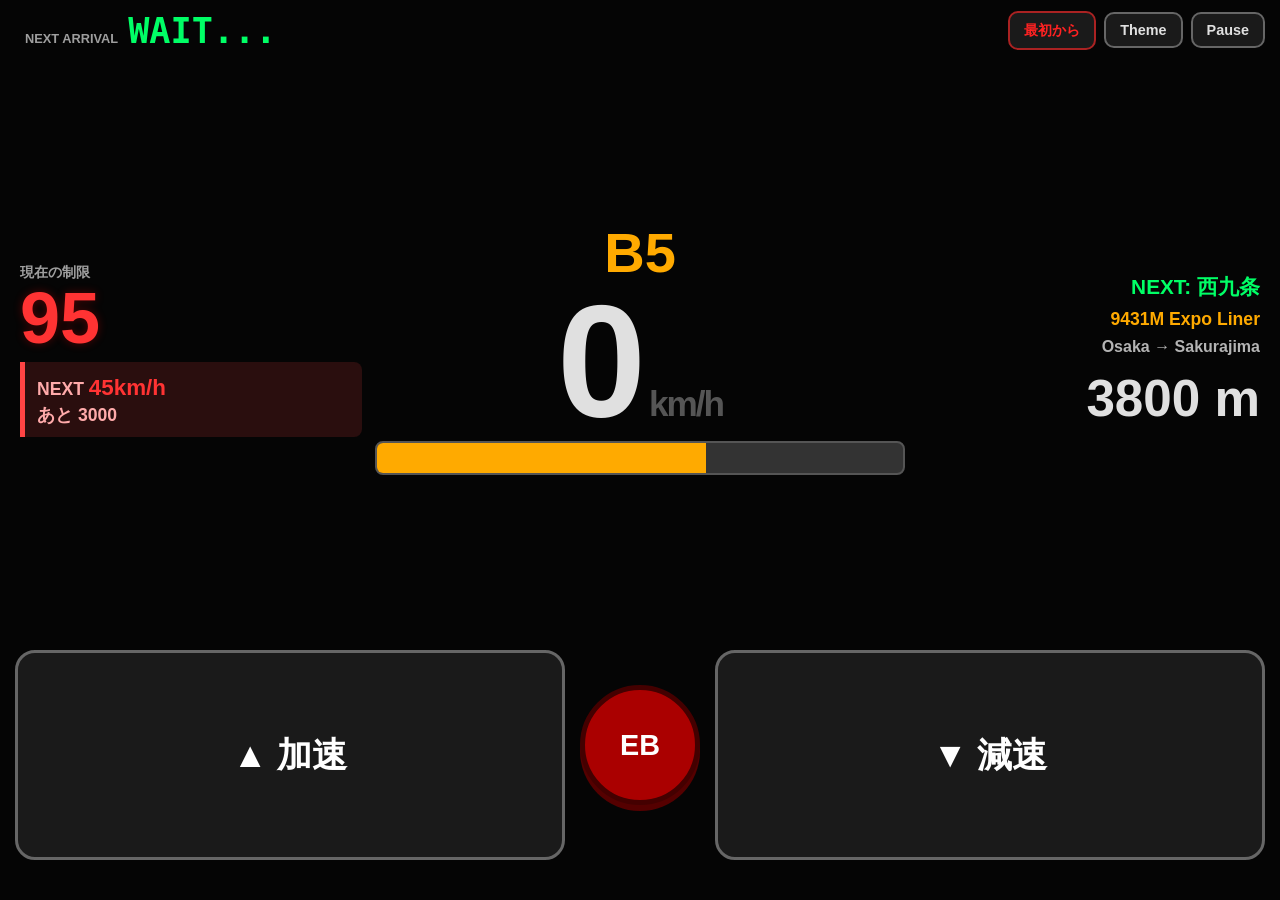
==== index.html @ 72bc3584 "Update index.html" ====
<!DOCTYPE html>
<html lang="ja">
<head>
    <meta charset="UTF-8">
    <meta name="viewport" content="width=device-width, initial-scale=1.0, maximum-scale=1.0, user-scalable=no, viewport-fit=cover">
    <title>Train Simulator Pro 2.52</title>
    <link rel="stylesheet" href="style.css">
</head>
<body ontouchstart="">
    <div class="header-area">
        <div style="margin-right: auto; display: flex; align-items: baseline; gap: 10px; padding-left: 10px;">
            <span style="font-size: 0.8rem; font-weight: bold; opacity: 0.7;">NEXT ARRIVAL</span>
            <div id="clock" style="font-family: monospace; font-size: 2.2rem; font-weight: bold; color: var(--accel-color);">WAIT...</div>
        </div>
        <button class="util-btn" style="color:#ff2222; border-color:#a22;" onpointerdown="resetGame()">最初から</button>
        <button class="util-btn" onpointerdown="toggleTheme()">Theme</button>
        <button id="pause-btn" class="util-btn" onpointerdown="togglePause()">Pause</button>
    </div>
    <div class="display-container">
        <div class="limit-area">
            <div class="limit-main">
                <span style="font-size:0.9rem; font-weight: bold; opacity: 0.7;">現在の制限</span>
                <span id="limit" class="limit-speed">--</span>
            </div>
            <div id="next-limit-box" class="limit-next">
                NEXT <span id="next-limit-val">--</span><br>
                あと <span id="next-limit-dist">--</span>
            </div>
        </div>
        <div class="center-dash">
            <div id="notch-text">N</div>
            <div class="main-speed"><span id="speed">0</span><span class="speed-unit">km/h</span></div>
            <div class="meter-container"><div id="notch-bar"></div></div>
        </div>
        <div class="right-info">
            <div style="color:var(--accel-color); font-weight:bold; font-size: 1.3rem;">NEXT: <span id="next-name">---</span></div>
            <div style="color:var(--brake-color); font-weight:bold; font-size: 1.1rem;">9431M Expo Liner</div>
            <div class="train-info-small">Osaka → Sakurajima</div>
            <div id="distance" style="font-size: 3.2rem; font-weight: bold;">-- m</div>
        </div>
    </div>
    <div class="control-container">
        <button class="notch-btn" onpointerdown="changeNotch(1)">▲ 加速</button>
        <button id="eb-btn" class="eb-btn-small" onpointerdown="handleEB()">EB</button>
        <button class="notch-btn" onpointerdown="changeNotch(-1)">▼ 減速</button>
    </div>
    <script src="script.js"></script>
</body>
</html>
---- style.css ----
:root {
    --bg-color: #050505; --panel-color: #1a1a1a; --text-color: #e0e0e0; --btn-text: #ffffff;
    --accel-color: #00ff66; --brake-color: #ffaa00; --eb-color: #ff0000;
    --pause-bg: rgba(255, 255, 255, 0.2); --pause-text: #ffffff;
}
body.light-mode {
    --bg-color: #b0b0b0; --panel-color: #e0e0e0; --text-color: #1a1a1a; --btn-text: #1a1a1a;
    --pause-bg: rgba(0, 0, 0, 0.6); --pause-text: #ffffff;
}

html, body { overflow: hidden; width: 100%; height: 100%; position: fixed; }
* { touch-action: none !important; -webkit-text-size-adjust: none; user-select: none; outline: none; }

body {
    margin: 0; padding: 0; background-color: var(--bg-color); color: var(--text-color);
    font-family: 'Segoe UI', sans-serif; height: 100dvh; width: 100vw;
    display: flex; flex-direction: column; position: relative;
}

body.is-paused::after {
    content: "PAUSE"; position: absolute; top: 0; left: 0; width: 100%; height: 100%;
    background: var(--pause-bg); display: flex; align-items: center; justify-content: center;
    font-size: 5rem; font-weight: 900; letter-spacing: 1rem; color: var(--pause-text); z-index: 2000; backdrop-filter: blur(5px);
}

.header-area { height: 60px; display: flex; justify-content: flex-end; align-items: center; padding: 0 15px; gap: 8px; flex-shrink: 0; z-index: 2100; }
.util-btn { background: var(--panel-color); color: var(--text-color); border: 2.5px solid #666; padding: 8px 14px; border-radius: 10px; font-size: 0.9rem; font-weight: bold; }

/* 全体的にサイズアップ */
.display-container { flex: 1; display: grid; grid-template-columns: 1.3fr 2fr 1.3fr; padding: 0 20px; align-items: center; gap: 15px; }

/* 制限エリアの視認性向上 */
.limit-area { display: flex; flex-direction: column; gap: 8px; }
.limit-main { display: flex; flex-direction: column; }
.limit-speed { color: #ff3333; font-size: 4.5rem; font-weight: bold; line-height: 1; text-shadow: 0 0 10px rgba(255,0,0,0.3); }
.limit-next { 
    background: rgba(255,68,68,0.15); 
    border-left: 5px solid #ff4444; 
    padding: 10px 12px; 
    font-size: 1.1rem; 
    color: #ffaaaa; 
    font-weight: bold; 
    border-radius: 0 8px 8px 0;
    line-height: 1.4;
}
#next-limit-val { font-size: 1.4rem; color: #ff3333; }

/* 中央計器の拡大 */
.center-dash { display: flex; flex-direction: column; align-items: center; justify-content: center; gap: 20px; }
#notch-text { font-size: 3.5rem; font-weight: bold; line-height: 1; }
.main-speed { font-size: 10rem; font-weight: 800; line-height: 0.75; letter-spacing: -2px; }
.speed-unit { font-size: 2.2rem; color: #555; margin-left: 5px; }
.meter-container { width: 100%; height: 30px; background: #333; border-radius: 8px; border: 2.5px solid #555; overflow: hidden; }
#notch-bar { height: 100%; width: 0%; transition: width 0.1s; }

/* 右側情報の拡大 */
.right-info { text-align: right; display: flex; flex-direction: column; gap: 8px; }
.train-info-small { font-size: 1rem; font-weight: bold; opacity: 0.8; }
#distance { font-size: 3.2rem; font-weight: bold; margin-top: 5px; }

.control-container { height: 260px; display: flex; align-items: center; justify-content: center; gap: 15px; padding: 10px 15px 40px 15px; box-sizing: border-box; flex-shrink: 0; }
.notch-btn { flex: 1; background: var(--panel-color); color: var(--btn-text); border: 3px solid #666; border-radius: 20px; font-size: 2.2rem; font-weight: bold; height: 100%; }
.eb-btn-small { width: 120px; height: 120px; background: #aa0000; border: 5px solid #440000; border-radius: 50%; color: white; font-size: 1.8rem; font-weight: 900; display: flex; align-items: center; justify-content: center; box-shadow: 0 6px 0 #550000; flex-shrink: 0; margin-bottom: 20px; z-index: 10; }
.eb-btn-small.eb-on { background: #ff0000; box-shadow: 0 0 30px #ff0000; border-color: #ffaaaa; transform: scale(1.05); }
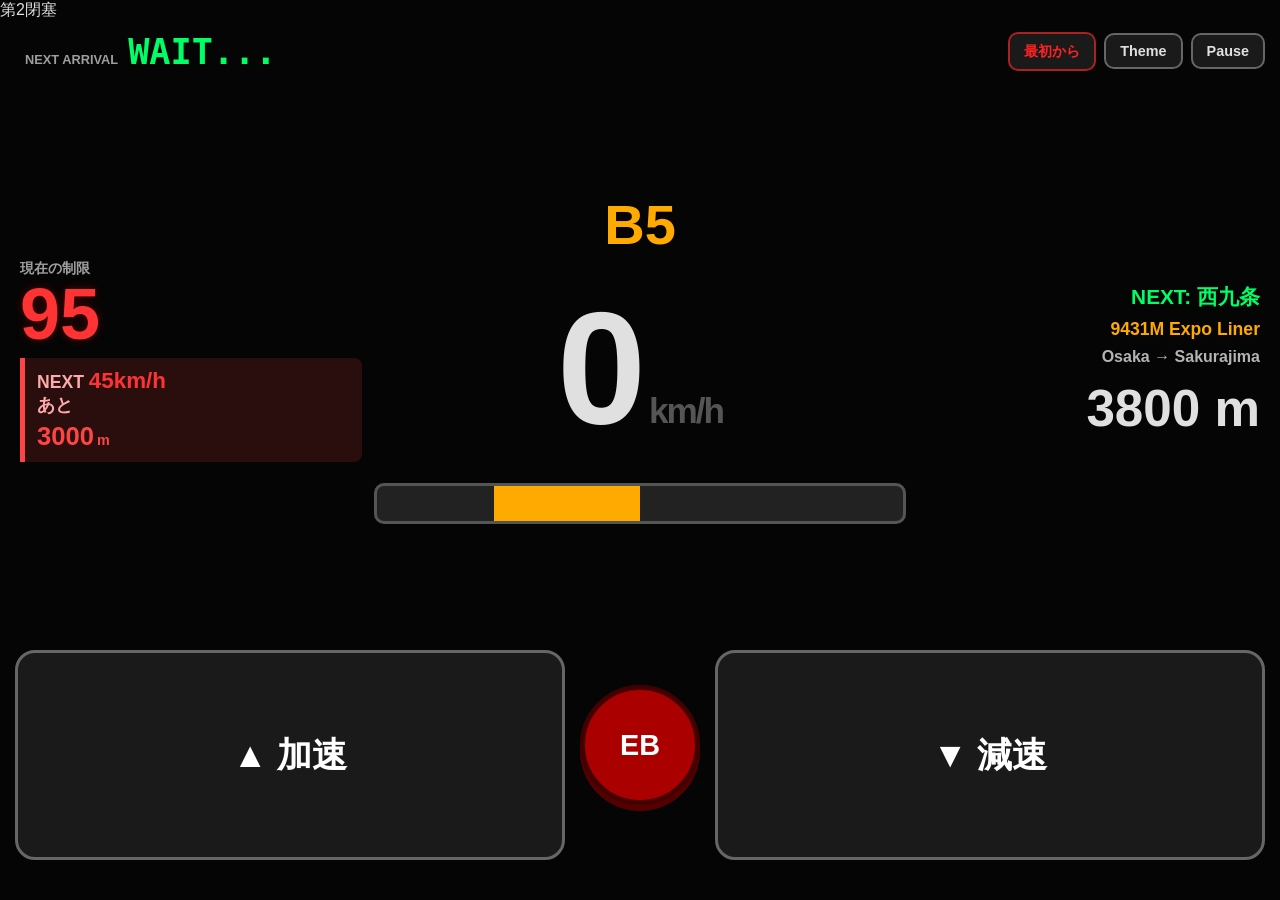
==== commit 82242a8e: "Update index.html" ====
--- a/index.html
+++ b/index.html
@@ -3,10 +3,19 @@
 <head>
     <meta charset="UTF-8">
     <meta name="viewport" content="width=device-width, initial-scale=1.0, maximum-scale=1.0, user-scalable=no, viewport-fit=cover">
-    <title>Train Simulator Pro 2.52</title>
+    <title>Train Simulator Pro 2.65</title>
     <link rel="stylesheet" href="style.css">
 </head>
 <body ontouchstart="">
+    <div class="signal-unit">
+        <div id="signal-lamps" class="signal-lamps">
+            <div id="lamp-r" class="lamp"></div>
+            <div id="lamp-y" class="lamp"></div>
+            <div id="lamp-g" class="lamp"></div>
+        </div>
+        <div id="signal-name" class="signal-label">第2閉塞</div>
+    </div>
+
     <div class="header-area">
         <div style="margin-right: auto; display: flex; align-items: baseline; gap: 10px; padding-left: 10px;">
             <span style="font-size: 0.8rem; font-weight: bold; opacity: 0.7;">NEXT ARRIVAL</span>
@@ -16,6 +25,7 @@
         <button class="util-btn" onpointerdown="toggleTheme()">Theme</button>
         <button id="pause-btn" class="util-btn" onpointerdown="togglePause()">Pause</button>
     </div>
+
     <div class="display-container">
         <div class="limit-area">
             <div class="limit-main">
@@ -30,7 +40,9 @@
         <div class="center-dash">
             <div id="notch-text">N</div>
             <div class="main-speed"><span id="speed">0</span><span class="speed-unit">km/h</span></div>
-            <div class="meter-container"><div id="notch-bar"></div></div>
+            <div class="meter-container">
+                <div id="notch-bar"></div>
+            </div>
         </div>
         <div class="right-info">
             <div style="color:var(--accel-color); font-weight:bold; font-size: 1.3rem;">NEXT: <span id="next-name">---</span></div>
@@ -39,6 +51,7 @@
             <div id="distance" style="font-size: 3.2rem; font-weight: bold;">-- m</div>
         </div>
     </div>
+
     <div class="control-container">
         <button class="notch-btn" onpointerdown="changeNotch(1)">▲ 加速</button>
         <button id="eb-btn" class="eb-btn-small" onpointerdown="handleEB()">EB</button>
--- a/style.css
+++ b/style.css
@@ -26,13 +26,12 @@
 .header-area { height: 60px; display: flex; justify-content: flex-end; align-items: center; padding: 0 15px; gap: 8px; flex-shrink: 0; z-index: 2100; }
 .util-btn { background: var(--panel-color); color: var(--text-color); border: 2.5px solid #666; padding: 8px 14px; border-radius: 10px; font-size: 0.9rem; font-weight: bold; }
 
-/* 全体的にサイズアップ */
 .display-container { flex: 1; display: grid; grid-template-columns: 1.3fr 2fr 1.3fr; padding: 0 20px; align-items: center; gap: 15px; }
 
-/* 制限エリアの視認性向上 */
 .limit-area { display: flex; flex-direction: column; gap: 8px; }
 .limit-main { display: flex; flex-direction: column; }
 .limit-speed { color: #ff3333; font-size: 4.5rem; font-weight: bold; line-height: 1; text-shadow: 0 0 10px rgba(255,0,0,0.3); }
+
 .limit-next { 
     background: rgba(255,68,68,0.15); 
     border-left: 5px solid #ff4444; 
@@ -41,19 +40,56 @@
     color: #ffaaaa; 
     font-weight: bold; 
     border-radius: 0 8px 8px 0;
-    line-height: 1.4;
+    line-height: 1.2;
 }
+
 #next-limit-val { font-size: 1.4rem; color: #ff3333; }
 
-/* 中央計器の拡大 */
-.center-dash { display: flex; flex-direction: column; align-items: center; justify-content: center; gap: 20px; }
+#next-limit-dist { 
+    font-size: 1.6rem !important; 
+    color: #ff4444;
+    line-height: 1.2;
+    margin-top: 5px;
+    display: block;
+}
+#next-limit-dist::after {
+    content: "m";
+    font-size: 0.9rem;
+    margin-left: 3px;
+}
+
+.center-dash { 
+    display: flex; 
+    flex-direction: column; 
+    align-items: center; 
+    justify-content: center; 
+    gap: 45px; 
+}
+
 #notch-text { font-size: 3.5rem; font-weight: bold; line-height: 1; }
-.main-speed { font-size: 10rem; font-weight: 800; line-height: 0.75; letter-spacing: -2px; }
+.main-speed { font-size: 10rem; font-weight: 800; line-height: 0.75; letter-spacing: -2px; margin: 10px 0; }
 .speed-unit { font-size: 2.2rem; color: #555; margin-left: 5px; }
-.meter-container { width: 100%; height: 30px; background: #333; border-radius: 8px; border: 2.5px solid #555; overflow: hidden; }
-#notch-bar { height: 100%; width: 0%; transition: width 0.1s; }
 
-/* 右側情報の拡大 */
+/* ゲージコンテナ */
+.meter-container { 
+    width: 100%; 
+    height: 35px; 
+    background: #222; 
+    border-radius: 10px; 
+    border: 3px solid #555; 
+    overflow: hidden; 
+    position: relative;
+}
+
+/* ゲージ本体（中心Nから左右に伸びる） */
+#notch-bar { 
+    height: 100%; 
+    width: 0%; 
+    position: absolute;
+    left: 50%; /* 中央スタート */
+    transition: width 0.1s, left 0.1s, background-color 0.2s; 
+}
+
 .right-info { text-align: right; display: flex; flex-direction: column; gap: 8px; }
 .train-info-small { font-size: 1rem; font-weight: bold; opacity: 0.8; }
 #distance { font-size: 3.2rem; font-weight: bold; margin-top: 5px; }
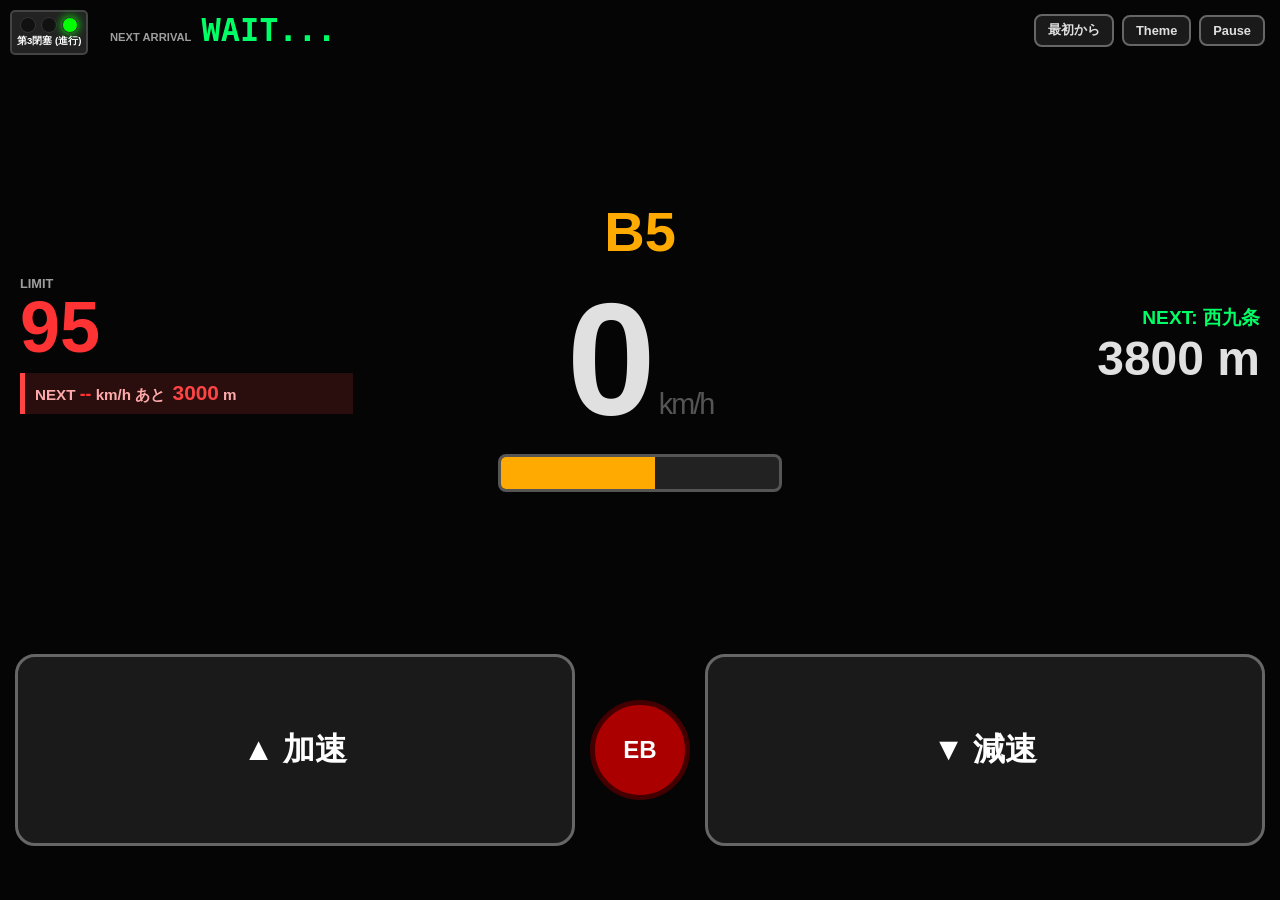
==== commit fecaa3ec: "Update index.html" ====
--- a/index.html
+++ b/index.html
@@ -3,12 +3,12 @@
 <head>
     <meta charset="UTF-8">
     <meta name="viewport" content="width=device-width, initial-scale=1.0, maximum-scale=1.0, user-scalable=no, viewport-fit=cover">
-    <title>Train Simulator Pro 2.65</title>
+    <title>Train Simulator 2.68</title>
     <link rel="stylesheet" href="style.css">
 </head>
-<body ontouchstart="">
+<body>
     <div class="signal-unit">
-        <div id="signal-lamps" class="signal-lamps">
+        <div class="signal-lamps">
             <div id="lamp-r" class="lamp"></div>
             <div id="lamp-y" class="lamp"></div>
             <div id="lamp-g" class="lamp"></div>
@@ -17,38 +17,33 @@
     </div>
 
     <div class="header-area">
-        <div style="margin-right: auto; display: flex; align-items: baseline; gap: 10px; padding-left: 10px;">
-            <span style="font-size: 0.8rem; font-weight: bold; opacity: 0.7;">NEXT ARRIVAL</span>
-            <div id="clock" style="font-family: monospace; font-size: 2.2rem; font-weight: bold; color: var(--accel-color);">WAIT...</div>
+        <div style="margin-right: auto; display: flex; align-items: baseline; gap: 10px;">
+            <span style="font-size: 0.7rem; font-weight: bold; opacity: 0.7;">NEXT ARRIVAL</span>
+            <div id="clock" style="font-family: monospace; font-size: 2rem; font-weight: bold; color: var(--accel-color);">WAIT...</div>
         </div>
-        <button class="util-btn" style="color:#ff2222; border-color:#a22;" onpointerdown="resetGame()">最初から</button>
+        <button class="util-btn" onpointerdown="resetGame()">最初から</button>
         <button class="util-btn" onpointerdown="toggleTheme()">Theme</button>
         <button id="pause-btn" class="util-btn" onpointerdown="togglePause()">Pause</button>
     </div>
 
     <div class="display-container">
         <div class="limit-area">
-            <div class="limit-main">
-                <span style="font-size:0.9rem; font-weight: bold; opacity: 0.7;">現在の制限</span>
-                <span id="limit" class="limit-speed">--</span>
+            <div>
+                <div style="font-size:0.8rem; font-weight:bold; opacity:0.7;">LIMIT</div>
+                <div id="limit" class="limit-speed">--</div>
             </div>
-            <div id="next-limit-box" class="limit-next">
-                NEXT <span id="next-limit-val">--</span><br>
-                あと <span id="next-limit-dist">--</span>
+            <div class="limit-next">
+                NEXT <span id="next-limit-val">--</span> km/h あと <span id="next-limit-dist">--</span> m
             </div>
         </div>
         <div class="center-dash">
             <div id="notch-text">N</div>
             <div class="main-speed"><span id="speed">0</span><span class="speed-unit">km/h</span></div>
-            <div class="meter-container">
-                <div id="notch-bar"></div>
-            </div>
+            <div class="meter-container"><div id="notch-bar"></div></div>
         </div>
         <div class="right-info">
-            <div style="color:var(--accel-color); font-weight:bold; font-size: 1.3rem;">NEXT: <span id="next-name">---</span></div>
-            <div style="color:var(--brake-color); font-weight:bold; font-size: 1.1rem;">9431M Expo Liner</div>
-            <div class="train-info-small">Osaka → Sakurajima</div>
-            <div id="distance" style="font-size: 3.2rem; font-weight: bold;">-- m</div>
+            <div style="color:var(--accel-color); font-weight:bold; font-size: 1.2rem;">NEXT: <span id="next-name">---</span></div>
+            <div id="distance">-- m</div>
         </div>
     </div>
 
--- a/style.css
+++ b/style.css
@@ -5,96 +5,67 @@
 }
 body.light-mode {
     --bg-color: #b0b0b0; --panel-color: #e0e0e0; --text-color: #1a1a1a; --btn-text: #1a1a1a;
-    --pause-bg: rgba(0, 0, 0, 0.6); --pause-text: #ffffff;
 }
 
 html, body { overflow: hidden; width: 100%; height: 100%; position: fixed; }
-* { touch-action: none !important; -webkit-text-size-adjust: none; user-select: none; outline: none; }
+* { touch-action: none !important; -webkit-text-size-adjust: none; user-select: none; }
 
 body {
     margin: 0; padding: 0; background-color: var(--bg-color); color: var(--text-color);
     font-family: 'Segoe UI', sans-serif; height: 100dvh; width: 100vw;
-    display: flex; flex-direction: column; position: relative;
+    display: flex; flex-direction: column;
 }
 
-body.is-paused::after {
-    content: "PAUSE"; position: absolute; top: 0; left: 0; width: 100%; height: 100%;
-    background: var(--pause-bg); display: flex; align-items: center; justify-content: center;
-    font-size: 5rem; font-weight: 900; letter-spacing: 1rem; color: var(--pause-text); z-index: 2000; backdrop-filter: blur(5px);
+/* 信号機：左上 */
+.signal-unit {
+    position: absolute; top: 10px; left: 10px; background: #222; 
+    border: 2px solid #444; padding: 5px; border-radius: 5px; z-index: 2500;
 }
+.signal-lamps { display: flex; gap: 5px; justify-content: center; }
+.lamp { width: 14px; height: 14px; border-radius: 50%; background: #111; border: 1px solid #333; }
+.signal-label { font-size: 0.6rem; text-align: center; color: #fff; margin-top: 2px; font-weight: bold; }
+.lamp.green { background: #00ff00; box-shadow: 0 0 10px #00ff00; }
+.lamp.yellow { background: #ffff00; box-shadow: 0 0 10px #ffff00; }
+.lamp.red { background: #ff0000; box-shadow: 0 0 10px #ff0000; }
 
-.header-area { height: 60px; display: flex; justify-content: flex-end; align-items: center; padding: 0 15px; gap: 8px; flex-shrink: 0; z-index: 2100; }
-.util-btn { background: var(--panel-color); color: var(--text-color); border: 2.5px solid #666; padding: 8px 14px; border-radius: 10px; font-size: 0.9rem; font-weight: bold; }
+/* ヘッダー */
+.header-area { 
+    height: 60px; display: flex; justify-content: flex-end; align-items: center; 
+    padding: 0 15px 0 110px; 
+    gap: 8px; flex-shrink: 0; 
+}
+.util-btn { background: var(--panel-color); color: var(--text-color); border: 2.5px solid #666; padding: 6px 12px; border-radius: 8px; font-size: 0.8rem; font-weight: bold; }
 
-.display-container { flex: 1; display: grid; grid-template-columns: 1.3fr 2fr 1.3fr; padding: 0 20px; align-items: center; gap: 15px; }
+.display-container { flex: 1; display: grid; grid-template-columns: 1.2fr 2fr 1.2fr; padding: 0 20px; align-items: center; gap: 10px; }
 
-.limit-area { display: flex; flex-direction: column; gap: 8px; }
-.limit-main { display: flex; flex-direction: column; }
-.limit-speed { color: #ff3333; font-size: 4.5rem; font-weight: bold; line-height: 1; text-shadow: 0 0 10px rgba(255,0,0,0.3); }
+/* 制限予告：1行表示 */
+.limit-area { display: flex; flex-direction: column; gap: 10px; }
+.limit-speed { color: #ff3333; font-size: 4.5rem; font-weight: bold; line-height: 1; }
+.limit-next { 
+    background: rgba(255,68,68,0.15); border-left: 5px solid #ff4444; 
+    padding: 8px 10px; font-size: 0.95rem; color: #ffaaaa; font-weight: bold; 
+    white-space: nowrap; 
+}
+#next-limit-val { color: #ff3333; font-size: 1.1rem; }
+#next-limit-dist { font-size: 1.3rem; color: #ff4444; margin-left: 3px; }
 
-.limit-next { 
-    background: rgba(255,68,68,0.15); 
-    border-left: 5px solid #ff4444; 
-    padding: 10px 12px; 
-    font-size: 1.1rem; 
-    color: #ffaaaa; 
-    font-weight: bold; 
-    border-radius: 0 8px 8px 0;
-    line-height: 1.2;
+.center-dash { display: flex; flex-direction: column; align-items: center; gap: 35px; width: 100%; }
+#notch-text { font-size: 3.5rem; font-weight: bold; }
+.main-speed { font-size: 10rem; font-weight: 800; line-height: 0.75; letter-spacing: -2px; }
+.speed-unit { font-size: 1.8rem; color: #555; margin-left: 5px; font-weight: 400; }
+
+/* 下のバー：真ん中中心に50% */
+.meter-container { 
+    width: 50%; 
+    height: 32px; background: #222; border-radius: 8px; border: 3px solid #555; overflow: hidden; 
+    display: flex; justify-content: flex-start; /* 左から右へ伸びる */
 }
+#notch-bar { height: 100%; width: 0%; transition: width 0.1s; }
 
-#next-limit-val { font-size: 1.4rem; color: #ff3333; }
+.right-info { text-align: right; }
+#distance { font-size: 3rem; font-weight: bold; }
 
-#next-limit-dist { 
-    font-size: 1.6rem !important; 
-    color: #ff4444;
-    line-height: 1.2;
-    margin-top: 5px;
-    display: block;
-}
-#next-limit-dist::after {
-    content: "m";
-    font-size: 0.9rem;
-    margin-left: 3px;
-}
-
-.center-dash { 
-    display: flex; 
-    flex-direction: column; 
-    align-items: center; 
-    justify-content: center; 
-    gap: 45px; 
-}
-
-#notch-text { font-size: 3.5rem; font-weight: bold; line-height: 1; }
-.main-speed { font-size: 10rem; font-weight: 800; line-height: 0.75; letter-spacing: -2px; margin: 10px 0; }
-.speed-unit { font-size: 2.2rem; color: #555; margin-left: 5px; }
-
-/* ゲージコンテナ */
-.meter-container { 
-    width: 100%; 
-    height: 35px; 
-    background: #222; 
-    border-radius: 10px; 
-    border: 3px solid #555; 
-    overflow: hidden; 
-    position: relative;
-}
-
-/* ゲージ本体（中心Nから左右に伸びる） */
-#notch-bar { 
-    height: 100%; 
-    width: 0%; 
-    position: absolute;
-    left: 50%; /* 中央スタート */
-    transition: width 0.1s, left 0.1s, background-color 0.2s; 
-}
-
-.right-info { text-align: right; display: flex; flex-direction: column; gap: 8px; }
-.train-info-small { font-size: 1rem; font-weight: bold; opacity: 0.8; }
-#distance { font-size: 3.2rem; font-weight: bold; margin-top: 5px; }
-
-.control-container { height: 260px; display: flex; align-items: center; justify-content: center; gap: 15px; padding: 10px 15px 40px 15px; box-sizing: border-box; flex-shrink: 0; }
-.notch-btn { flex: 1; background: var(--panel-color); color: var(--btn-text); border: 3px solid #666; border-radius: 20px; font-size: 2.2rem; font-weight: bold; height: 100%; }
-.eb-btn-small { width: 120px; height: 120px; background: #aa0000; border: 5px solid #440000; border-radius: 50%; color: white; font-size: 1.8rem; font-weight: 900; display: flex; align-items: center; justify-content: center; box-shadow: 0 6px 0 #550000; flex-shrink: 0; margin-bottom: 20px; z-index: 10; }
-.eb-btn-small.eb-on { background: #ff0000; box-shadow: 0 0 30px #ff0000; border-color: #ffaaaa; transform: scale(1.05); }
+.control-container { height: 240px; display: flex; align-items: center; gap: 15px; padding: 0 15px 30px; }
+.notch-btn { flex: 1; background: var(--panel-color); color: var(--btn-text); border: 3px solid #666; border-radius: 20px; font-size: 2rem; font-weight: bold; height: 80%; }
+.eb-btn-small { width: 100px; height: 100px; background: #aa0000; border: 5px solid #440000; border-radius: 50%; color: white; font-size: 1.5rem; font-weight: 900; }
+.eb-btn-small.eb-on { background: #ff0000; box-shadow: 0 0 20px #ff0000; }
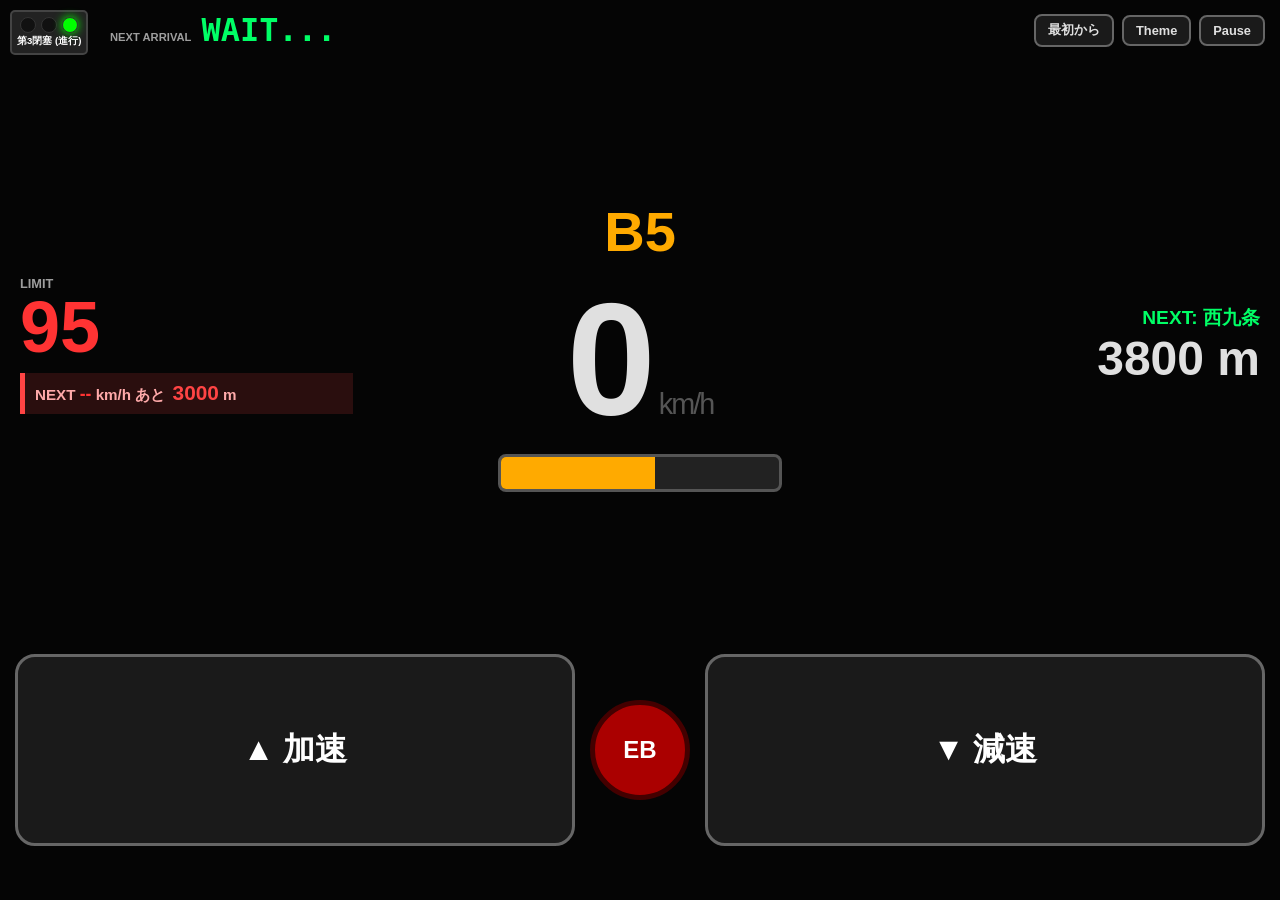
==== commit a204b8e9: "Update index.html" ====
--- a/index.html
+++ b/index.html
@@ -3,7 +3,7 @@
 <head>
     <meta charset="UTF-8">
     <meta name="viewport" content="width=device-width, initial-scale=1.0, maximum-scale=1.0, user-scalable=no, viewport-fit=cover">
-    <title>Train Simulator 2.68</title>
+    <title>Train Simulator 2.67</title>
     <link rel="stylesheet" href="style.css">
 </head>
 <body>
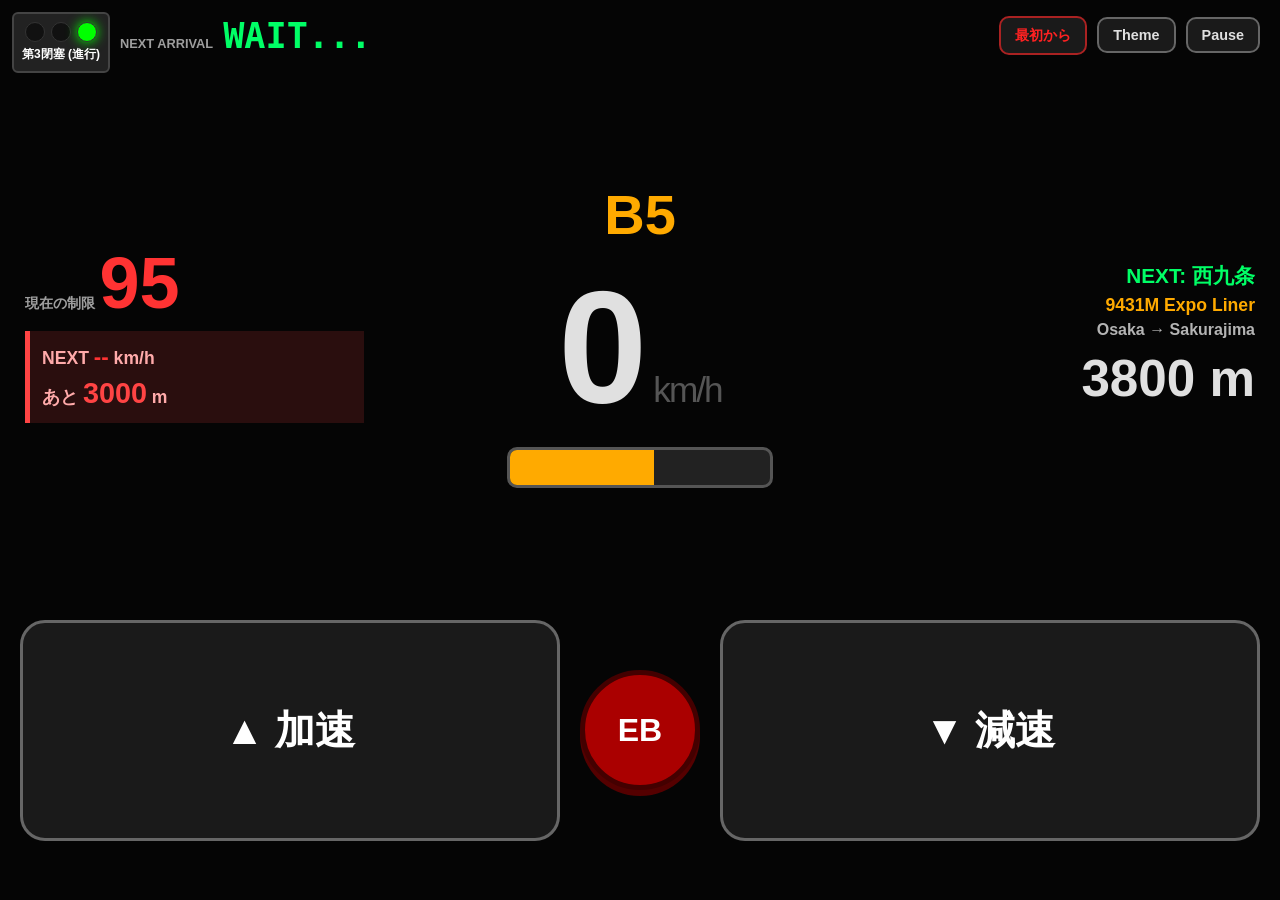
==== commit 02c18b1d: "Update index.html" ====
--- a/index.html
+++ b/index.html
@@ -3,7 +3,7 @@
 <head>
     <meta charset="UTF-8">
     <meta name="viewport" content="width=device-width, initial-scale=1.0, maximum-scale=1.0, user-scalable=no, viewport-fit=cover">
-    <title>Train Simulator 2.67</title>
+    <title>Train Simulator 2.70</title>
     <link rel="stylesheet" href="style.css">
 </head>
 <body>
@@ -18,22 +18,23 @@
 
     <div class="header-area">
         <div style="margin-right: auto; display: flex; align-items: baseline; gap: 10px;">
-            <span style="font-size: 0.7rem; font-weight: bold; opacity: 0.7;">NEXT ARRIVAL</span>
-            <div id="clock" style="font-family: monospace; font-size: 2rem; font-weight: bold; color: var(--accel-color);">WAIT...</div>
+            <span style="font-size: 0.8rem; font-weight: bold; opacity: 0.7;">NEXT ARRIVAL</span>
+            <div id="clock" style="font-family: monospace; font-size: 2.2rem; font-weight: bold; color: var(--accel-color);">WAIT...</div>
         </div>
-        <button class="util-btn" onpointerdown="resetGame()">最初から</button>
+        <button class="util-btn reset-btn" onpointerdown="resetGame()">最初から</button>
         <button class="util-btn" onpointerdown="toggleTheme()">Theme</button>
         <button id="pause-btn" class="util-btn" onpointerdown="togglePause()">Pause</button>
     </div>
 
     <div class="display-container">
         <div class="limit-area">
-            <div>
-                <div style="font-size:0.8rem; font-weight:bold; opacity:0.7;">LIMIT</div>
-                <div id="limit" class="limit-speed">--</div>
+            <div class="limit-main">
+                <span style="font-size:0.9rem; font-weight: bold; opacity: 0.7;">現在の制限</span>
+                <span id="limit" class="limit-speed">--</span>
             </div>
-            <div class="limit-next">
-                NEXT <span id="next-limit-val">--</span> km/h あと <span id="next-limit-dist">--</span> m
+            <div id="next-limit-box" class="limit-next">
+                NEXT <span id="next-limit-val">--</span> km/h<br>
+                あと <span id="next-limit-dist">--</span> m
             </div>
         </div>
         <div class="center-dash">
@@ -42,7 +43,9 @@
             <div class="meter-container"><div id="notch-bar"></div></div>
         </div>
         <div class="right-info">
-            <div style="color:var(--accel-color); font-weight:bold; font-size: 1.2rem;">NEXT: <span id="next-name">---</span></div>
+            <div style="color:var(--accel-color); font-weight:bold; font-size: 1.3rem;">NEXT: <span id="next-name">---</span></div>
+            <div style="color:var(--brake-color); font-weight:bold; font-size: 1.1rem;">9431M Expo Liner</div>
+            <div class="train-info-small">Osaka → Sakurajima</div>
             <div id="distance">-- m</div>
         </div>
     </div>
--- a/style.css
+++ b/style.css
@@ -16,56 +16,55 @@
     display: flex; flex-direction: column;
 }
 
-/* 信号機：左上 */
+/* 信号機：少し大きく調整 */
 .signal-unit {
-    position: absolute; top: 10px; left: 10px; background: #222; 
-    border: 2px solid #444; padding: 5px; border-radius: 5px; z-index: 2500;
+    position: absolute; top: 12px; left: 12px; background: #222; 
+    border: 2px solid #444; padding: 8px; border-radius: 6px; z-index: 2500;
 }
-.signal-lamps { display: flex; gap: 5px; justify-content: center; }
-.lamp { width: 14px; height: 14px; border-radius: 50%; background: #111; border: 1px solid #333; }
-.signal-label { font-size: 0.6rem; text-align: center; color: #fff; margin-top: 2px; font-weight: bold; }
-.lamp.green { background: #00ff00; box-shadow: 0 0 10px #00ff00; }
-.lamp.yellow { background: #ffff00; box-shadow: 0 0 10px #ffff00; }
-.lamp.red { background: #ff0000; box-shadow: 0 0 10px #ff0000; }
+.signal-lamps { display: flex; gap: 6px; justify-content: center; }
+.lamp { width: 18px; height: 18px; border-radius: 50%; background: #111; border: 1px solid #333; }
+.signal-label { font-size: 0.75rem; text-align: center; color: #fff; margin-top: 4px; font-weight: bold; }
+.lamp.green { background: #00ff00; box-shadow: 0 0 12px #00ff00; }
+.lamp.yellow { background: #ffff00; box-shadow: 0 0 12px #ffff00; }
+.lamp.red { background: #ff0000; box-shadow: 0 0 12px #ff0000; }
 
 /* ヘッダー */
 .header-area { 
-    height: 60px; display: flex; justify-content: flex-end; align-items: center; 
-    padding: 0 15px 0 110px; 
-    gap: 8px; flex-shrink: 0; 
+    height: 70px; display: flex; justify-content: flex-end; align-items: center; 
+    padding: 0 20px 0 120px; gap: 10px; flex-shrink: 0; 
 }
-.util-btn { background: var(--panel-color); color: var(--text-color); border: 2.5px solid #666; padding: 6px 12px; border-radius: 8px; font-size: 0.8rem; font-weight: bold; }
+.util-btn { background: var(--panel-color); color: var(--text-color); border: 2.5px solid #666; padding: 8px 14px; border-radius: 10px; font-size: 0.9rem; font-weight: bold; }
+.reset-btn { color: #ff2222; border-color: #a22; } /* 赤枠復活 */
 
-.display-container { flex: 1; display: grid; grid-template-columns: 1.2fr 2fr 1.2fr; padding: 0 20px; align-items: center; gap: 10px; }
+.display-container { flex: 1; display: grid; grid-template-columns: 1.3fr 2fr 1.3fr; padding: 0 25px; align-items: center; gap: 15px; }
 
-/* 制限予告：1行表示 */
-.limit-area { display: flex; flex-direction: column; gap: 10px; }
+/* 制限予告：2行構成復活 */
+.limit-area { display: flex; flex-direction: column; gap: 12px; }
 .limit-speed { color: #ff3333; font-size: 4.5rem; font-weight: bold; line-height: 1; }
 .limit-next { 
     background: rgba(255,68,68,0.15); border-left: 5px solid #ff4444; 
-    padding: 8px 10px; font-size: 0.95rem; color: #ffaaaa; font-weight: bold; 
-    white-space: nowrap; 
+    padding: 10px 12px; font-size: 1.1rem; color: #ffaaaa; font-weight: bold; line-height: 1.4;
 }
-#next-limit-val { color: #ff3333; font-size: 1.1rem; }
-#next-limit-dist { font-size: 1.3rem; color: #ff4444; margin-left: 3px; }
+#next-limit-val { color: #ff3333; font-size: 1.4rem; }
+#next-limit-dist { font-size: 1.8rem; color: #ff4444; display: inline-block; }
 
-.center-dash { display: flex; flex-direction: column; align-items: center; gap: 35px; width: 100%; }
+.center-dash { display: flex; flex-direction: column; align-items: center; gap: 40px; width: 100%; }
 #notch-text { font-size: 3.5rem; font-weight: bold; }
 .main-speed { font-size: 10rem; font-weight: 800; line-height: 0.75; letter-spacing: -2px; }
-.speed-unit { font-size: 1.8rem; color: #555; margin-left: 5px; font-weight: 400; }
+.speed-unit { font-size: 2.2rem; color: #555; margin-left: 8px; font-weight: 400; }
 
-/* 下のバー：真ん中中心に50% */
+/* 下のバー：中心50% */
 .meter-container { 
-    width: 50%; 
-    height: 32px; background: #222; border-radius: 8px; border: 3px solid #555; overflow: hidden; 
-    display: flex; justify-content: flex-start; /* 左から右へ伸びる */
+    width: 50%; height: 35px; background: #222; border-radius: 10px; border: 3px solid #555; overflow: hidden; 
 }
 #notch-bar { height: 100%; width: 0%; transition: width 0.1s; }
 
-.right-info { text-align: right; }
-#distance { font-size: 3rem; font-weight: bold; }
+.right-info { text-align: right; display: flex; flex-direction: column; gap: 5px; }
+.train-info-small { font-size: 1rem; font-weight: bold; opacity: 0.8; }
+#distance { font-size: 3.2rem; font-weight: bold; margin-top: 5px; }
 
-.control-container { height: 240px; display: flex; align-items: center; gap: 15px; padding: 0 15px 30px; }
-.notch-btn { flex: 1; background: var(--panel-color); color: var(--btn-text); border: 3px solid #666; border-radius: 20px; font-size: 2rem; font-weight: bold; height: 80%; }
-.eb-btn-small { width: 100px; height: 100px; background: #aa0000; border: 5px solid #440000; border-radius: 50%; color: white; font-size: 1.5rem; font-weight: 900; }
-.eb-btn-small.eb-on { background: #ff0000; box-shadow: 0 0 20px #ff0000; }
+/* マスコンボタン：文字を大きく */
+.control-container { height: 260px; display: flex; align-items: center; gap: 20px; padding: 0 20px 40px; }
+.notch-btn { flex: 1; background: var(--panel-color); color: var(--btn-text); border: 3px solid #666; border-radius: 25px; font-size: 2.5rem; font-weight: bold; height: 85%; }
+.eb-btn-small { width: 120px; height: 120px; background: #aa0000; border: 5px solid #440000; border-radius: 50%; color: white; font-size: 2rem; font-weight: 900; box-shadow: 0 6px 0 #550000; }
+.eb-btn-small.eb-on { background: #ff0000; box-shadow: 0 0 30px #ff0000; }
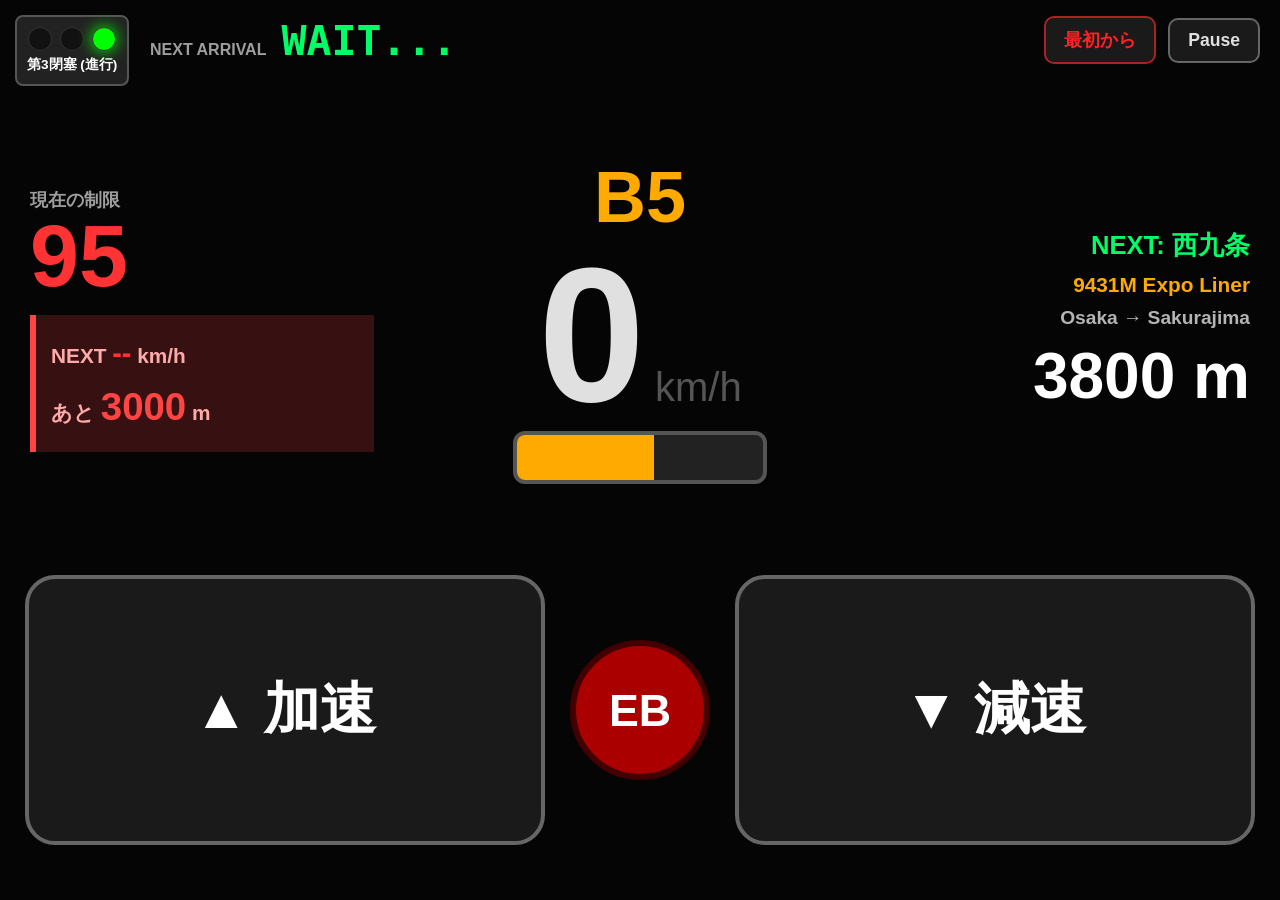
==== commit fd859dca: "Update index.html" ====
--- a/index.html
+++ b/index.html
@@ -3,7 +3,7 @@
 <head>
     <meta charset="UTF-8">
     <meta name="viewport" content="width=device-width, initial-scale=1.0, maximum-scale=1.0, user-scalable=no, viewport-fit=cover">
-    <title>Train Simulator 2.70</title>
+    <title>Train Simulator 2.71</title>
     <link rel="stylesheet" href="style.css">
 </head>
 <body>
@@ -13,38 +13,42 @@
             <div id="lamp-y" class="lamp"></div>
             <div id="lamp-g" class="lamp"></div>
         </div>
-        <div id="signal-name" class="signal-label">第2閉塞</div>
+        <div id="signal-name" class="signal-label">第3閉塞 (進行)</div>
     </div>
 
     <div class="header-area">
-        <div style="margin-right: auto; display: flex; align-items: baseline; gap: 10px;">
-            <span style="font-size: 0.8rem; font-weight: bold; opacity: 0.7;">NEXT ARRIVAL</span>
-            <div id="clock" style="font-family: monospace; font-size: 2.2rem; font-weight: bold; color: var(--accel-color);">WAIT...</div>
+        <div style="margin-right: auto; display: flex; align-items: baseline; gap: 15px;">
+            <span style="font-size: 1rem; font-weight: bold; opacity: 0.7;">NEXT ARRIVAL</span>
+            <div id="clock" style="font-family: monospace; font-size: 2.6rem; font-weight: bold; color: var(--accel-color);">WAIT...</div>
         </div>
         <button class="util-btn reset-btn" onpointerdown="resetGame()">最初から</button>
-        <button class="util-btn" onpointerdown="toggleTheme()">Theme</button>
         <button id="pause-btn" class="util-btn" onpointerdown="togglePause()">Pause</button>
     </div>
 
     <div class="display-container">
         <div class="limit-area">
-            <div class="limit-main">
-                <span style="font-size:0.9rem; font-weight: bold; opacity: 0.7;">現在の制限</span>
-                <span id="limit" class="limit-speed">--</span>
+            <div>
+                <div style="font-size:1.1rem; font-weight:bold; opacity:0.7;">現在の制限</div>
+                <div id="limit" class="limit-speed">--</div>
             </div>
-            <div id="next-limit-box" class="limit-next">
+            <div class="limit-next">
                 NEXT <span id="next-limit-val">--</span> km/h<br>
                 あと <span id="next-limit-dist">--</span> m
             </div>
         </div>
+
         <div class="center-dash">
             <div id="notch-text">N</div>
-            <div class="main-speed"><span id="speed">0</span><span class="speed-unit">km/h</span></div>
+            <div class="main-speed">
+                <span id="speed">0</span>
+                <span class="speed-unit">km/h</span>
+            </div>
             <div class="meter-container"><div id="notch-bar"></div></div>
         </div>
+
         <div class="right-info">
-            <div style="color:var(--accel-color); font-weight:bold; font-size: 1.3rem;">NEXT: <span id="next-name">---</span></div>
-            <div style="color:var(--brake-color); font-weight:bold; font-size: 1.1rem;">9431M Expo Liner</div>
+            <div style="color:var(--accel-color); font-weight:bold; font-size: 1.6rem;">NEXT: <span id="next-name">---</span></div>
+            <div style="color:var(--brake-color); font-weight:bold; font-size: 1.3rem;">9431M Expo Liner</div>
             <div class="train-info-small">Osaka → Sakurajima</div>
             <div id="distance">-- m</div>
         </div>
--- a/style.css
+++ b/style.css
@@ -1,14 +1,10 @@
 :root {
     --bg-color: #050505; --panel-color: #1a1a1a; --text-color: #e0e0e0; --btn-text: #ffffff;
     --accel-color: #00ff66; --brake-color: #ffaa00; --eb-color: #ff0000;
-    --pause-bg: rgba(255, 255, 255, 0.2); --pause-text: #ffffff;
-}
-body.light-mode {
-    --bg-color: #b0b0b0; --panel-color: #e0e0e0; --text-color: #1a1a1a; --btn-text: #1a1a1a;
 }
 
 html, body { overflow: hidden; width: 100%; height: 100%; position: fixed; }
-* { touch-action: none !important; -webkit-text-size-adjust: none; user-select: none; }
+* { touch-action: none !important; user-select: none; -webkit-tap-highlight-color: transparent; }
 
 body {
     margin: 0; padding: 0; background-color: var(--bg-color); color: var(--text-color);
@@ -16,55 +12,56 @@
     display: flex; flex-direction: column;
 }
 
-/* 信号機：少し大きく調整 */
+/* 信号機：見やすくサイズアップ */
 .signal-unit {
-    position: absolute; top: 12px; left: 12px; background: #222; 
-    border: 2px solid #444; padding: 8px; border-radius: 6px; z-index: 2500;
+    position: absolute; top: 15px; left: 15px; background: #222; 
+    border: 2px solid #555; padding: 10px; border-radius: 8px; z-index: 2500;
 }
-.signal-lamps { display: flex; gap: 6px; justify-content: center; }
-.lamp { width: 18px; height: 18px; border-radius: 50%; background: #111; border: 1px solid #333; }
-.signal-label { font-size: 0.75rem; text-align: center; color: #fff; margin-top: 4px; font-weight: bold; }
-.lamp.green { background: #00ff00; box-shadow: 0 0 12px #00ff00; }
-.lamp.yellow { background: #ffff00; box-shadow: 0 0 12px #ffff00; }
-.lamp.red { background: #ff0000; box-shadow: 0 0 12px #ff0000; }
+.signal-lamps { display: flex; gap: 8px; justify-content: center; }
+.lamp { width: 22px; height: 22px; border-radius: 50%; background: #111; border: 1px solid #333; }
+.signal-label { font-size: 0.85rem; text-align: center; color: #fff; margin-top: 5px; font-weight: bold; }
+.lamp.green { background: #00ff00; box-shadow: 0 0 15px #00ff00; }
+.lamp.yellow { background: #ffff00; box-shadow: 0 0 15px #ffff00; }
+.lamp.red { background: #ff0000; box-shadow: 0 0 15px #ff0000; }
 
-/* ヘッダー */
+/* ヘッダー：信号との被り防止 */
 .header-area { 
-    height: 70px; display: flex; justify-content: flex-end; align-items: center; 
-    padding: 0 20px 0 120px; gap: 10px; flex-shrink: 0; 
+    height: 80px; display: flex; justify-content: flex-end; align-items: center; 
+    padding: 0 20px 0 150px; gap: 12px;
 }
-.util-btn { background: var(--panel-color); color: var(--text-color); border: 2.5px solid #666; padding: 8px 14px; border-radius: 10px; font-size: 0.9rem; font-weight: bold; }
-.reset-btn { color: #ff2222; border-color: #a22; } /* 赤枠復活 */
+.util-btn { background: var(--panel-color); color: var(--text-color); border: 2.5px solid #666; padding: 10px 18px; border-radius: 10px; font-size: 1.1rem; font-weight: bold; }
+.reset-btn { color: #ff2222; border-color: #a22; }
 
-.display-container { flex: 1; display: grid; grid-template-columns: 1.3fr 2fr 1.3fr; padding: 0 25px; align-items: center; gap: 15px; }
+.display-container { flex: 1; display: grid; grid-template-columns: 1.4fr 2fr 1.4fr; padding: 0 30px; align-items: center; gap: 20px; }
 
-/* 制限予告：2行構成復活 */
-.limit-area { display: flex; flex-direction: column; gap: 12px; }
-.limit-speed { color: #ff3333; font-size: 4.5rem; font-weight: bold; line-height: 1; }
+/* 制限予告：2行でデカく */
+.limit-area { display: flex; flex-direction: column; gap: 15px; }
+.limit-speed { color: #ff3333; font-size: 5.5rem; font-weight: bold; line-height: 1; }
 .limit-next { 
-    background: rgba(255,68,68,0.15); border-left: 5px solid #ff4444; 
-    padding: 10px 12px; font-size: 1.1rem; color: #ffaaaa; font-weight: bold; line-height: 1.4;
+    background: rgba(255,68,68,0.2); border-left: 6px solid #ff4444; 
+    padding: 15px; font-size: 1.3rem; color: #ffaaaa; font-weight: bold; line-height: 1.6;
 }
-#next-limit-val { color: #ff3333; font-size: 1.4rem; }
-#next-limit-dist { font-size: 1.8rem; color: #ff4444; display: inline-block; }
+#next-limit-val { color: #ff3333; font-size: 1.8rem; }
+#next-limit-dist { font-size: 2.4rem; color: #ff4444; }
 
-.center-dash { display: flex; flex-direction: column; align-items: center; gap: 40px; width: 100%; }
-#notch-text { font-size: 3.5rem; font-weight: bold; }
-.main-speed { font-size: 10rem; font-weight: 800; line-height: 0.75; letter-spacing: -2px; }
-.speed-unit { font-size: 2.2rem; color: #555; margin-left: 8px; font-weight: 400; }
+.center-dash { display: flex; flex-direction: column; align-items: center; gap: 20px; width: 100%; }
+#notch-text { font-size: 4.5rem; font-weight: bold; }
+.main-speed { font-size: 12rem; font-weight: 800; line-height: 0.8; position: relative; display: flex; align-items: baseline; }
+/* km/hを小さく */
+.speed-unit { font-size: 2.5rem; color: #555; font-weight: 400; margin-left: 10px; }
 
-/* 下のバー：中心50% */
+/* 下のバー：中央50% */
 .meter-container { 
-    width: 50%; height: 35px; background: #222; border-radius: 10px; border: 3px solid #555; overflow: hidden; 
+    width: 50%; height: 45px; background: #222; border-radius: 12px; border: 4px solid #555; overflow: hidden; 
 }
 #notch-bar { height: 100%; width: 0%; transition: width 0.1s; }
 
-.right-info { text-align: right; display: flex; flex-direction: column; gap: 5px; }
-.train-info-small { font-size: 1rem; font-weight: bold; opacity: 0.8; }
-#distance { font-size: 3.2rem; font-weight: bold; margin-top: 5px; }
+.right-info { text-align: right; display: flex; flex-direction: column; gap: 10px; }
+.train-info-small { font-size: 1.2rem; font-weight: bold; opacity: 0.8; }
+#distance { font-size: 4rem; font-weight: bold; color: #fff; }
 
-/* マスコンボタン：文字を大きく */
-.control-container { height: 260px; display: flex; align-items: center; gap: 20px; padding: 0 20px 40px; }
-.notch-btn { flex: 1; background: var(--panel-color); color: var(--btn-text); border: 3px solid #666; border-radius: 25px; font-size: 2.5rem; font-weight: bold; height: 85%; }
-.eb-btn-small { width: 120px; height: 120px; background: #aa0000; border: 5px solid #440000; border-radius: 50%; color: white; font-size: 2rem; font-weight: 900; box-shadow: 0 6px 0 #550000; }
-.eb-btn-small.eb-on { background: #ff0000; box-shadow: 0 0 30px #ff0000; }
+/* マスコン：さらに文字を大きく */
+.control-container { height: 300px; display: flex; align-items: center; gap: 25px; padding: 0 25px 40px; }
+.notch-btn { flex: 1; background: var(--panel-color); color: var(--btn-text); border: 4px solid #666; border-radius: 30px; font-size: 3.5rem; font-weight: bold; height: 90%; }
+.eb-btn-small { width: 140px; height: 140px; background: #aa0000; border: 6px solid #440000; border-radius: 50%; color: white; font-size: 2.8rem; font-weight: 900; }
+.eb-btn-small.eb-on { background: #ff0000; box-shadow: 0 0 35px #ff0000; }
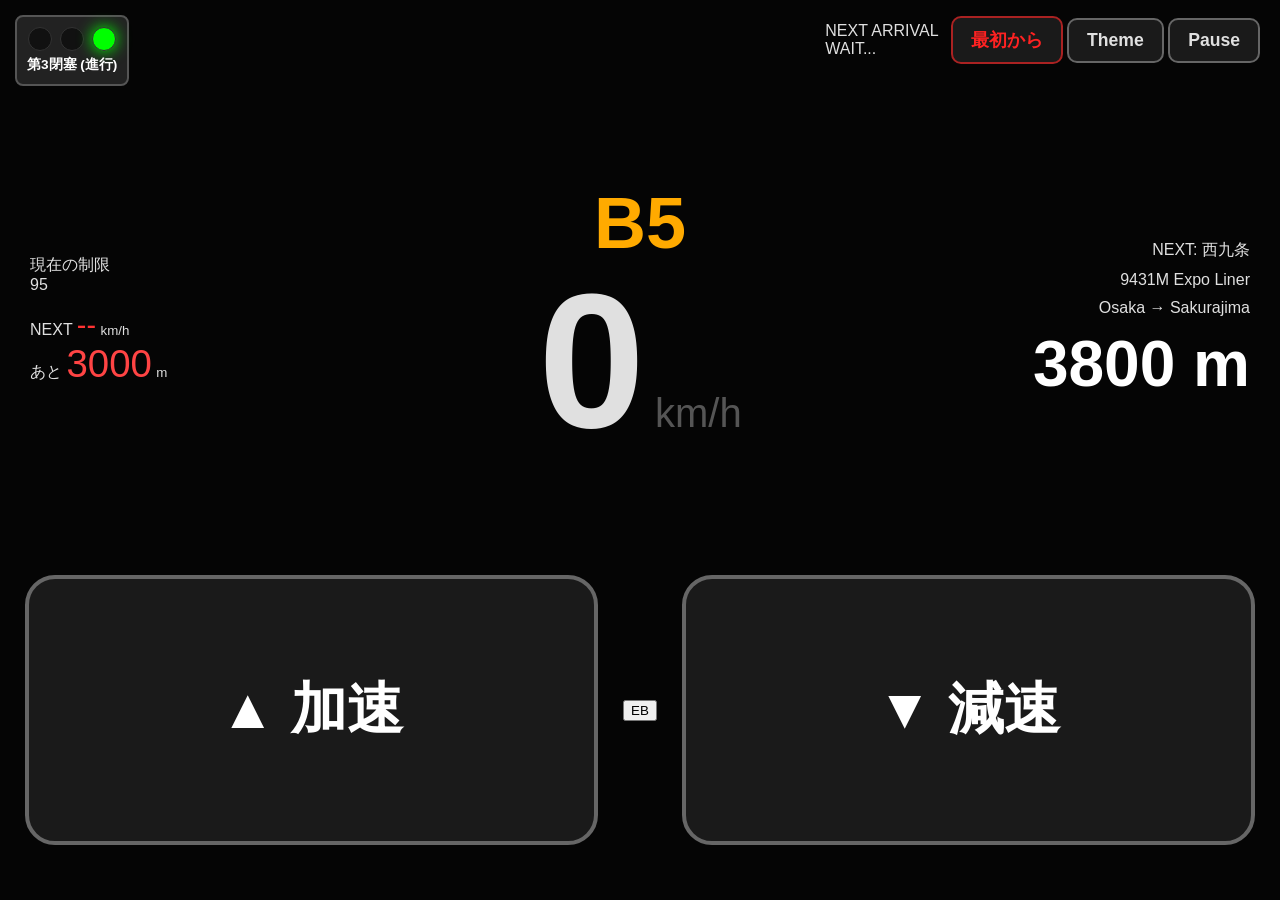
==== commit a59b795c: "Update index.html" ====
--- a/index.html
+++ b/index.html
@@ -3,7 +3,7 @@
 <head>
     <meta charset="UTF-8">
     <meta name="viewport" content="width=device-width, initial-scale=1.0, maximum-scale=1.0, user-scalable=no, viewport-fit=cover">
-    <title>Train Simulator 2.71</title>
+    <title>Train Simulator 2.75</title>
     <link rel="stylesheet" href="style.css">
 </head>
 <body>
@@ -13,27 +13,30 @@
             <div id="lamp-y" class="lamp"></div>
             <div id="lamp-g" class="lamp"></div>
         </div>
-        <div id="signal-name" class="signal-label">第3閉塞 (進行)</div>
+        <div id="signal-name" class="signal-label">第3閉塞</div>
     </div>
 
     <div class="header-area">
-        <div style="margin-right: auto; display: flex; align-items: baseline; gap: 15px;">
-            <span style="font-size: 1rem; font-weight: bold; opacity: 0.7;">NEXT ARRIVAL</span>
-            <div id="clock" style="font-family: monospace; font-size: 2.6rem; font-weight: bold; color: var(--accel-color);">WAIT...</div>
+        <div class="arrival-box">
+            <span class="label">NEXT ARRIVAL</span>
+            <div id="clock" class="time-val">WAIT...</div>
         </div>
-        <button class="util-btn reset-btn" onpointerdown="resetGame()">最初から</button>
-        <button id="pause-btn" class="util-btn" onpointerdown="togglePause()">Pause</button>
+        <div class="btn-group">
+            <button class="util-btn reset-btn" onpointerdown="resetGame()">最初から</button>
+            <button class="util-btn" onpointerdown="toggleTheme()">Theme</button>
+            <button id="pause-btn" class="util-btn" onpointerdown="togglePause()">Pause</button>
+        </div>
     </div>
 
     <div class="display-container">
         <div class="limit-area">
-            <div>
-                <div style="font-size:1.1rem; font-weight:bold; opacity:0.7;">現在の制限</div>
-                <div id="limit" class="limit-speed">--</div>
+            <div class="limit-current">
+                <span class="label-small">現在の制限</span>
+                <div id="limit" class="speed-val">--</div>
             </div>
-            <div class="limit-next">
-                NEXT <span id="next-limit-val">--</span> km/h<br>
-                あと <span id="next-limit-dist">--</span> m
+            <div class="limit-next-box">
+                <div class="next-row">NEXT <span id="next-limit-val">--</span> <small>km/h</small></div>
+                <div class="next-row">あと <span id="next-limit-dist">--</span> <small>m</small></div>
             </div>
         </div>
 
@@ -43,22 +46,25 @@
                 <span id="speed">0</span>
                 <span class="speed-unit">km/h</span>
             </div>
-            <div class="meter-container"><div id="notch-bar"></div></div>
+            <div class="meter-box">
+                <div id="notch-bar"></div>
+            </div>
         </div>
 
         <div class="right-info">
-            <div style="color:var(--accel-color); font-weight:bold; font-size: 1.6rem;">NEXT: <span id="next-name">---</span></div>
-            <div style="color:var(--brake-color); font-weight:bold; font-size: 1.3rem;">9431M Expo Liner</div>
-            <div class="train-info-small">Osaka → Sakurajima</div>
-            <div id="distance">-- m</div>
+            <div class="station-next">NEXT: <span id="next-name">---</span></div>
+            <div class="train-name">9431M Expo Liner</div>
+            <div class="train-route">Osaka → Sakurajima</div>
+            <div id="distance" class="dist-val">-- m</div>
         </div>
     </div>
 
     <div class="control-container">
         <button class="notch-btn" onpointerdown="changeNotch(1)">▲ 加速</button>
-        <button id="eb-btn" class="eb-btn-small" onpointerdown="handleEB()">EB</button>
+        <button id="eb-btn" class="eb-btn" onpointerdown="handleEB()">EB</button>
         <button class="notch-btn" onpointerdown="changeNotch(-1)">▼ 減速</button>
     </div>
+
     <script src="script.js"></script>
 </body>
 </html>
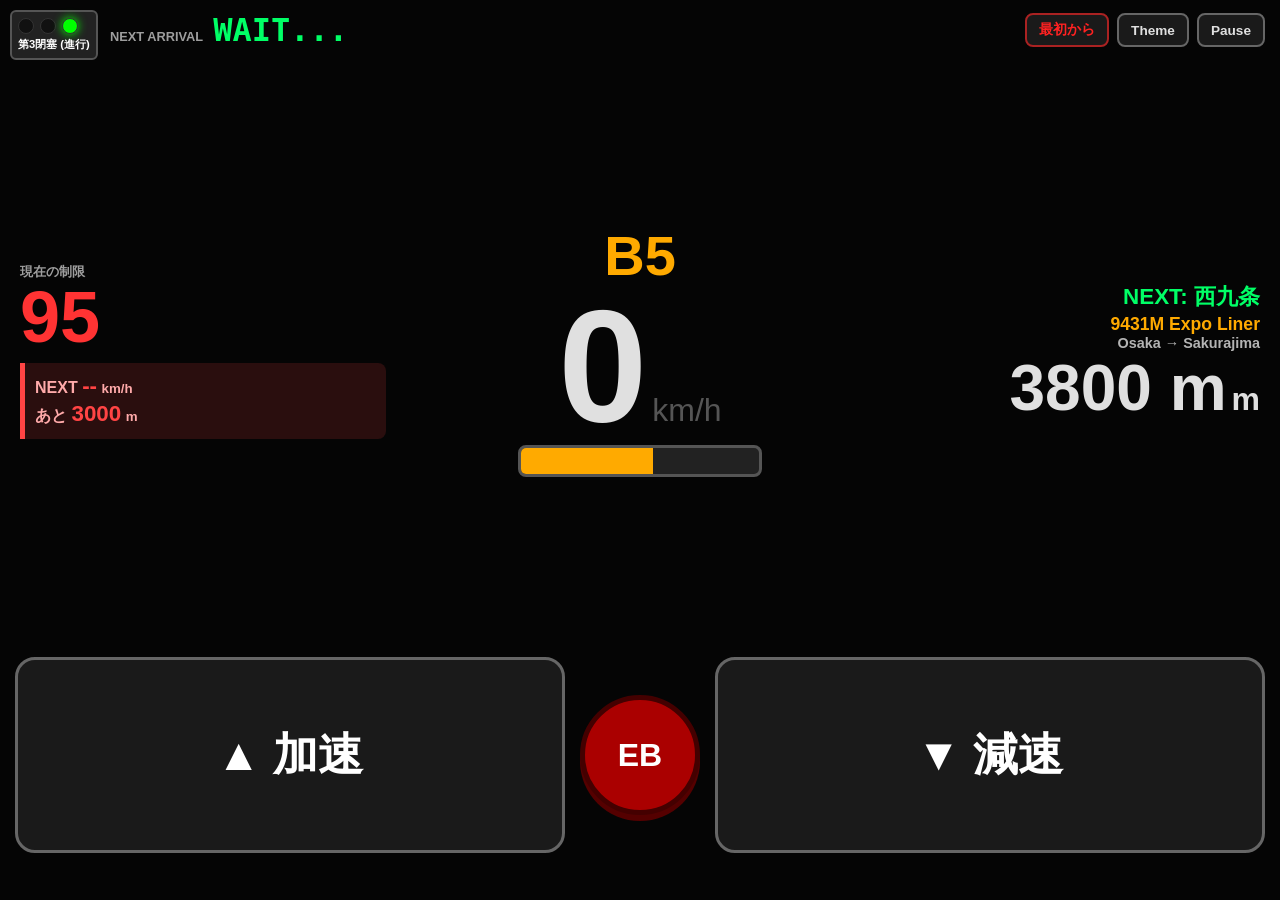
==== commit 256f5f76: "Update index.html" ====
--- a/index.html
+++ b/index.html
@@ -55,7 +55,9 @@
             <div class="station-next">NEXT: <span id="next-name">---</span></div>
             <div class="train-name">9431M Expo Liner</div>
             <div class="train-route">Osaka → Sakurajima</div>
-            <div id="distance" class="dist-val">-- m</div>
+            <div class="dist-container">
+                <span id="distance">--</span><span class="dist-unit">m</span>
+            </div>
         </div>
     </div>
 
--- a/style.css
+++ b/style.css
@@ -2,66 +2,66 @@
     --bg-color: #050505; --panel-color: #1a1a1a; --text-color: #e0e0e0; --btn-text: #ffffff;
     --accel-color: #00ff66; --brake-color: #ffaa00; --eb-color: #ff0000;
 }
-
-html, body { overflow: hidden; width: 100%; height: 100%; position: fixed; }
-* { touch-action: none !important; user-select: none; -webkit-tap-highlight-color: transparent; }
-
-body {
-    margin: 0; padding: 0; background-color: var(--bg-color); color: var(--text-color);
-    font-family: 'Segoe UI', sans-serif; height: 100dvh; width: 100vw;
-    display: flex; flex-direction: column;
+body.light-mode {
+    --bg-color: #b0b0b0; --panel-color: #e0e0e0; --text-color: #1a1a1a; --btn-text: #1a1a1a;
 }
 
-/* 信号機：見やすくサイズアップ */
-.signal-unit {
-    position: absolute; top: 15px; left: 15px; background: #222; 
-    border: 2px solid #555; padding: 10px; border-radius: 8px; z-index: 2500;
-}
-.signal-lamps { display: flex; gap: 8px; justify-content: center; }
-.lamp { width: 22px; height: 22px; border-radius: 50%; background: #111; border: 1px solid #333; }
-.signal-label { font-size: 0.85rem; text-align: center; color: #fff; margin-top: 5px; font-weight: bold; }
-.lamp.green { background: #00ff00; box-shadow: 0 0 15px #00ff00; }
-.lamp.yellow { background: #ffff00; box-shadow: 0 0 15px #ffff00; }
-.lamp.red { background: #ff0000; box-shadow: 0 0 15px #ff0000; }
+html, body { overflow: hidden; width: 100%; height: 100%; position: fixed; margin: 0; padding: 0; }
+* { touch-action: none !important; user-select: none; box-sizing: border-box; }
 
-/* ヘッダー：信号との被り防止 */
-.header-area { 
-    height: 80px; display: flex; justify-content: flex-end; align-items: center; 
-    padding: 0 20px 0 150px; gap: 12px;
-}
-.util-btn { background: var(--panel-color); color: var(--text-color); border: 2.5px solid #666; padding: 10px 18px; border-radius: 10px; font-size: 1.1rem; font-weight: bold; }
+body { background-color: var(--bg-color); color: var(--text-color); font-family: 'Segoe UI', sans-serif; display: flex; flex-direction: column; height: 100vh; }
+
+/* 信号機：バランス調整 */
+.signal-unit { position: absolute; top: 10px; left: 10px; background: #222; border: 2px solid #555; padding: 6px; border-radius: 6px; z-index: 2500; }
+.signal-lamps { display: flex; gap: 6px; }
+.lamp { width: 16px; height: 16px; border-radius: 50%; background: #111; border: 1px solid #333; }
+.signal-label { font-size: 0.7rem; text-align: center; color: #fff; margin-top: 3px; font-weight: bold; }
+.lamp.green { background: #00ff00; box-shadow: 0 0 10px #00ff00; }
+.lamp.yellow { background: #ffff00; box-shadow: 0 0 10px #ffff00; }
+.lamp.red { background: #ff0000; box-shadow: 0 0 10px #ff0000; }
+
+/* ヘッダー：Themeボタン復活 */
+.header-area { height: 60px; display: flex; justify-content: space-between; align-items: center; padding: 0 15px 0 110px; }
+.arrival-box { display: flex; align-items: baseline; gap: 10px; }
+.arrival-box .label { font-size: 0.8rem; font-weight: bold; opacity: 0.7; }
+.arrival-box .time-val { font-family: monospace; font-size: 2rem; font-weight: bold; color: var(--accel-color); }
+.btn-group { display: flex; gap: 8px; }
+.util-btn { background: var(--panel-color); color: var(--text-color); border: 2px solid #666; padding: 6px 12px; border-radius: 8px; font-size: 0.85rem; font-weight: bold; }
 .reset-btn { color: #ff2222; border-color: #a22; }
 
-.display-container { flex: 1; display: grid; grid-template-columns: 1.4fr 2fr 1.4fr; padding: 0 30px; align-items: center; gap: 20px; }
+/* メインディスプレイ：横幅の比率を調整 */
+.display-container { flex: 1; display: grid; grid-template-columns: 1.2fr 1.6fr 1.2fr; padding: 0 20px; align-items: center; gap: 10px; }
 
-/* 制限予告：2行でデカく */
-.limit-area { display: flex; flex-direction: column; gap: 15px; }
-.limit-speed { color: #ff3333; font-size: 5.5rem; font-weight: bold; line-height: 1; }
-.limit-next { 
-    background: rgba(255,68,68,0.2); border-left: 6px solid #ff4444; 
-    padding: 15px; font-size: 1.3rem; color: #ffaaaa; font-weight: bold; line-height: 1.6;
-}
-#next-limit-val { color: #ff3333; font-size: 1.8rem; }
-#next-limit-dist { font-size: 2.4rem; color: #ff4444; }
+/* 制限予告：はみ出し防止 */
+.limit-area { display: flex; flex-direction: column; gap: 10px; }
+.limit-current .label-small { font-size: 0.8rem; font-weight: bold; opacity: 0.7; }
+.limit-current .speed-val { color: #ff3333; font-size: 4.5rem; font-weight: 800; line-height: 1; }
+.limit-next-box { background: rgba(255, 68, 68, 0.15); border-left: 5px solid #ff4444; padding: 10px; border-radius: 0 8px 8px 0; min-width: 160px; }
+.next-row { font-size: 1rem; font-weight: bold; color: #ffaaaa; margin-bottom: 2px; white-space: nowrap; }
+.next-row span { color: #ff4444; font-size: 1.4rem; }
 
-.center-dash { display: flex; flex-direction: column; align-items: center; gap: 20px; width: 100%; }
-#notch-text { font-size: 4.5rem; font-weight: bold; }
-.main-speed { font-size: 12rem; font-weight: 800; line-height: 0.8; position: relative; display: flex; align-items: baseline; }
-/* km/hを小さく */
-.speed-unit { font-size: 2.5rem; color: #555; font-weight: 400; margin-left: 10px; }
+/* 中央速度計：km/hの干渉防止 */
+.center-dash { display: flex; flex-direction: column; align-items: center; gap: 15px; }
+#notch-text { font-size: 3.5rem; font-weight: bold; height: 4rem; }
+.main-speed { display: flex; align-items: baseline; justify-content: center; width: 100%; }
+#speed { font-size: 10rem; font-weight: 800; line-height: 0.8; }
+.speed-unit { font-size: 2rem; color: #555; margin-left: 5px; }
 
 /* 下のバー：中央50% */
-.meter-container { 
-    width: 50%; height: 45px; background: #222; border-radius: 12px; border: 4px solid #555; overflow: hidden; 
-}
+.meter-box { width: 50%; height: 32px; background: #222; border-radius: 8px; border: 3px solid #555; overflow: hidden; }
 #notch-bar { height: 100%; width: 0%; transition: width 0.1s; }
 
-.right-info { text-align: right; display: flex; flex-direction: column; gap: 10px; }
-.train-info-small { font-size: 1.2rem; font-weight: bold; opacity: 0.8; }
-#distance { font-size: 4rem; font-weight: bold; color: #fff; }
+/* 右側情報：はみ出し(m)を修正 */
+.right-info { text-align: right; }
+.station-next { color: var(--accel-color); font-weight: bold; font-size: 1.4rem; margin-bottom: 2px; }
+.train-name { color: var(--brake-color); font-size: 1.1rem; font-weight: bold; }
+.train-route { font-size: 0.9rem; font-weight: bold; opacity: 0.8; margin-bottom: 5px; }
+.dist-container { display: flex; align-items: baseline; justify-content: flex-end; gap: 5px; }
+#distance { font-size: 4rem; font-weight: 800; line-height: 1; }
+.dist-unit { font-size: 2rem; font-weight: 800; }
 
-/* マスコン：さらに文字を大きく */
-.control-container { height: 300px; display: flex; align-items: center; gap: 25px; padding: 0 25px 40px; }
-.notch-btn { flex: 1; background: var(--panel-color); color: var(--btn-text); border: 4px solid #666; border-radius: 30px; font-size: 3.5rem; font-weight: bold; height: 90%; }
-.eb-btn-small { width: 140px; height: 140px; background: #aa0000; border: 6px solid #440000; border-radius: 50%; color: white; font-size: 2.8rem; font-weight: 900; }
-.eb-btn-small.eb-on { background: #ff0000; box-shadow: 0 0 35px #ff0000; }
+/* マスコン：押しやすいサイズを維持 */
+.control-container { height: 260px; display: flex; align-items: center; gap: 15px; padding: 0 15px 30px; }
+.notch-btn { flex: 1; height: 85%; background: var(--panel-color); color: var(--btn-text); border: 3px solid #666; border-radius: 20px; font-size: 2.8rem; font-weight: bold; }
+.eb-btn { width: 120px; height: 120px; background: #aa0000; border: 5px solid #440000; border-radius: 50%; color: white; font-size: 2rem; font-weight: 900; box-shadow: 0 6px 0 #550000; }
+.eb-btn.eb-on { background: #ff0000; box-shadow: 0 0 25px #ff0000; }
